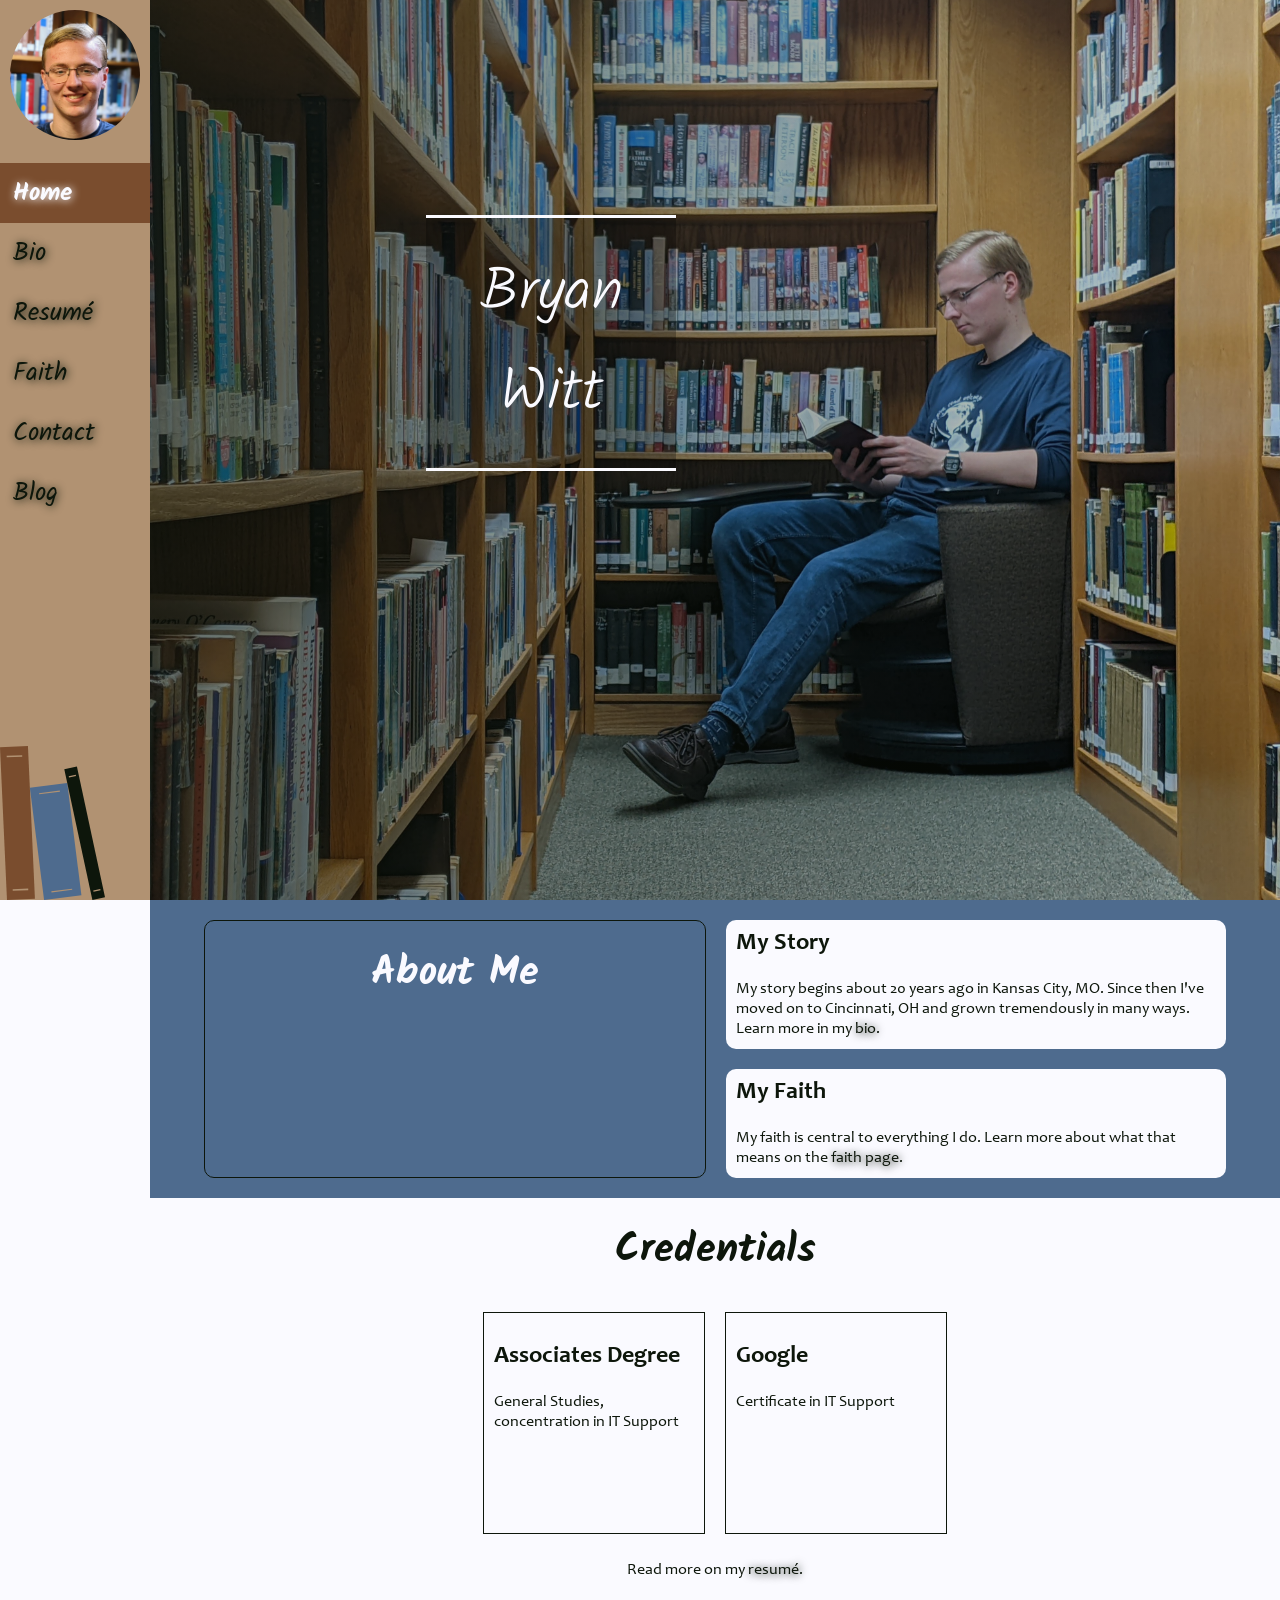
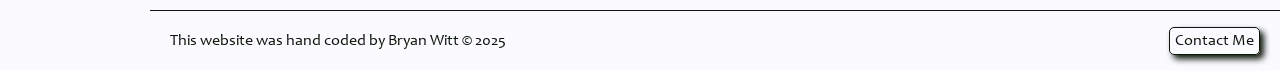
==== index.html @ 0e83d08e "Add files via upload" ====
<!DOCTYPE html>
<html lang="en">

<head>
	<title>Bryan Witt</title>
	<meta charset="utf-8">
	<meta name="author" content="Bryan Witt">
	<meta name="keywords" content="Bryan Witt, programmer, cybersecurity, faith, christianity, books">
	<meta name="description" content="Bryan Witt's personal website home page">
	<link rel="stylesheet" href="style.css">
</head>

<body>
	<nav>
		<img src="profile.png" alt="Bryan Witt">
		<a href="index.html">
			<div id="current-page">Home</div>
		</a>
		<a href="bio.html">
			<div>Bio</div>
		</a>
		<a href="resume.html">
			<div>Resumé</div>
		</a>
		<a href="faith.html">
			<div>Faith</div>
		</a>
		<a href="contact.html">
			<div>Contact</div>
		</a>
		<a href="blog.html">
			<div>Blog</div>
		</a>
	</nav>
	<main>
		<div id="hero">
			<div id="notecard">
				Bryan<br>Witt
			</div>
		</div>
		<section id="about">
			<div class="wrapper">
				<div class="flex-item" id="flex1">
					<h1>About Me</h1>
				</div>
				<div class="flex-item" id="flex2">
					<div class="aboutcontent" id="top">
						<h2>My Story</h2>
						My story begins about 20 years ago in Kansas City, MO.
						Since then I've moved on to Cincinnati, OH and grown tremendously in many ways.
						Learn more in my <a href="bio.html">bio</a>.
					</div>
					<div class="aboutcontent">
						<h2>My Faith</h2>
						My faith is central to everything I do. Learn more about what that means on the <a
							href="faith.html">faith page</a>.
					</div>
				</div>
			</div>
		</section>
		<section id="creds">
			<h1>
				Credentials
			</h1>
			<div class="wrapper">
				<div>
					<h2>Associates Degree</h2>General Studies, concentration in IT Support
				</div>
				<div>
					<h2>Google</h2>Certificate in IT Support
				</div>
			</div>
			<p>Read more on my <a href="resume.html">resumé</a>.</p>
		</section>
		<footer>
			<div>This website was hand coded by Bryan Witt &copy; 2025</div>
			<div><a href="contact.html">Contact Me</a></div>
		</footer>
	</main>
</body>

</html>
---- style.css ----
/* Global Settings */

@font-face {
	font-family: Kalam;
	src: url(Kalam-Regular.ttf);
	font-stretch: 100%;
	font-weight: normal;
}

@font-face {
	font-family: Kalam;
	src: url(Kalam-Bold.ttf);
	font-stretch: 100%;
	font-weight: bold;
}

@font-face {
	font-family: Kalam;
	src: url(Kalam-Light.ttf);
	font-stretch: 100%;
	font-weight: 100;
}

@font-face {
	font-family: Candara;
	src: url(Candara.ttf);
	font-stretch: 100%;
	font-weight: normal;
}

@font-face {
	font-family: Candara;
	src: url(Candara_Bold.ttf);
	font-stretch: 100%;
	font-weight: bold;
}

@font-face {
	font-family: Candara;
	src: url(Candara_Italic.ttf);
	font-stretch: 100%;
	font-weight: normal;
	font-style: italic;
}

@font-face {
	font-family: Candara;
	src: url(Candara_Bold_Italic.ttf);
	font-stretch: 100%;
	font-weight: bold;
	font-style: italic;
}

:root {
	/* Global colors */
	--c-one: #7A4D2E;
	/* "Coffee" brown (dark brown) */
	--c-two: #B19272;
	/* "Lion" (light brown) */
	--c-three: #4E6B8E;
	/* "Lapiz Lazuli" (blue) */
	--light: #FAFAFF;
	/* "Ghost white" */
	--dark: #0D160B;
	/* "Night" */

	/* Global fonts */
	--font: Candara, sans-serif;
	--accent: Kalam, cursive;

	/* Global Numbers */
	--nav-width: 150px;
}

body {
	font-family: var(--font);
	margin: 0;
	padding: 0;
	color: var(--dark);
	background-color: var(--light);
}

header {
	background-color: var(--c-three);
	color: var(--light);
	font-weight: normal;
	font-size: 150%;
}

h1 {
	font-size: 250%;
	font-family: var(--accent);
	text-align: center;
	padding: 20px;
	margin: 0;
}

nav div {
	padding-top: 10px;
	padding-left: 1vw;
	padding-right: 1vw;
	padding-bottom: 10px;
}

nav a {
	width: 100%;
	color: var(--dark);
	background-color: var(--c-two);
}

a {
	text-decoration: none;
	color: inherit;
	text-shadow: 1px 1px 8px;
	transition: all .3s ease-out;
}

nav {
	font-family: var(--accent);
	width: 150px;
	background-color: var(--c-two);
	background-image: url(books.svg);
	background-position: bottom 0px left 0px;
	background-repeat: no-repeat;
	background-size: 70%;
	height: 100vh;
	font-size: 25px;
	position: fixed;
	margin: 0;
	float: right;
	padding: 0;
}

header {
	width: 100%;
	max-height: 230px;
	margin-top: 0;
	font-family: var(--accent);
}

main {
	margin: 0 0 0 150px;
	padding: 0;
	width: calc(100% - 150px);
	color: var(--dark);
	background-color: var(--light);
}

p {
	padding: 10px;
	padding-top: 0;
}

#current-page {
	background-color: var(--c-one);
	font-weight: bold;
	color: var(--light);
}

nav img {
	aspect-ratio: 1;
	width: 130px;
	margin: 10px;
	border-radius: 100%;
}

nav a :hover {
	background-color: var(--c-one);
	color: var(--light);
}

.articlewrapper {
	max-width: 700px;
	margin: auto;
	margin-top: 20px;
	margin-bottom: 20px;
	border: 1px solid var(--c-two);
}

.articleheader {
	padding: 20px;
	margin: 0;
	background-color: var(--c-two);
}

.articleheader h2 {
	margin-top: 0;
}

.articlewrapper p {
	padding: 0 20px 0 20px;
}

/* Home */
#hero {
	background-image:
		linear-gradient(to right, rgba(13, 22, 11, 0.6), rgba(13, 22, 11, 0.2)),
		/* Doesn't automatically change with theme colors */
		url(hero.jpg);
	background-size: 100%, cover;
	background-attachment: scroll, fixed;
	background-repeat: no-repeat, no-repeat;
	background-position: left center, 70% 30%;
	height: 100vh;
}

#notecard {
	width: 200px;
	height: 200px;
	padding: 25px;
	line-height: 100px;
	font-size: 60px;
	font-family: var(--accent);
	font-weight: 100;
	text-align: center;
	position: absolute;
	top: 40%;
	left: 33.3%;
	transform: translate(0, -145px);
	color: var(--light);
	border-top: 3px solid var(--light);
	border-bottom: 3px solid var(--light);
	background-color: hsla(0, 0%, 0%, 0.281);
}

#about {
	background-color: var(--c-three);
	color: var(--light);
	padding: 20px;
}

.wrapper {
	display: flex;
	flex-flow: row wrap;
	justify-content: center;
	align-items: stretch;
	gap: 20px;
}

.flex-item {
	max-width: 500px;
	min-width: 350px;
	flex-grow: 2;
}

#flex1 {
	border: 1px solid var(--dark);
	border-radius: 10px;
	flex-grow: 1;
}

#about h1 {
	text-align: center;
	color: inherit;
	background: inherit;
}

.aboutcontent {
	background-color: var(--light);
	color: var(--dark);
	border-radius: 10px;
	padding: 10px;
	margin-top: 20px;
}

#top {
	margin-top: 0;
}

.aboutcontent h2 {
	margin: 0 0 20px 0;
}

#creds .wrapper {
	justify-content: center;
	padding: 10px;
}

#creds .wrapper div {
	width: 200px;
	height: 200px;
	padding: 10px;
	border: 1px solid var(--dark);
}

#creds p {
	text-align: center;
}

footer a {
	border: 1px solid var(--dark);
	border-radius: 5px;
	text-shadow: none;
	padding: 5px;
	box-shadow: 4px 4px 6px var(--dark);
}

footer a:hover {
	background-color: var(--c-two);
}

footer a:active {
	box-shadow: 2px 2px 3px var(--dark);
}

/* Faith */
#core {
	background-image: url(core.jpg);
	background-position: center;
	background-size: cover;
	height: 500px;
	display: flex;
	flex-flow: row nowrap;
	justify-content: center;
}

table {
	width: 80%;
	border-collapse: collapse;
	margin: auto;
}

th,
td {
	border: 1px solid var(--dark);
	padding: 8px;
	text-align: left;
}

th {
	background-color: var(--c-three);
	color: var(--light);
}

#video {
	display: flex;
	flex-flow: row wrap;
	justify-content: center;
	align-items: stretch;
	padding: 20px;
	margin: 20px;
	gap: 20px;
}

#video div {
	border: 1px solid var(--dark);
	border-radius: 10px;
}

#video iframe {
	aspect-ratio: 1.7777777778;
	width: 750px;
	border-radius: 10px;
	margin: 10px;
	max-width: calc(100vh - 190px);
}

#video2 {
	aspect-ratio: 1.3333333333;
}

footer {
	border-top: 1px solid var(--dark);
	display: flex;
	flex-flow: row nowrap;
	padding: 20px;
	justify-content: space-between;
	margin-top: 20px;
}

/* Contact */
form {
	width: 400px;
	margin: auto;
	margin-top: 20px;
}

label {
	float: left;
	clear: left;
	display: block;
	width: 100px;
	padding-right: 10px;
	margin-top: 10px;
	text-align: right;
}

input[type="text"],
input[type="email"],
input[type="tel"] {
	display: block;
	margin-top: 10px;
}

input[type="submit"],
input[type="reset"] {
	box-shadow: 3px 3px 8px var(--dark);
}

#buttons {
	margin-top: 10px;
	text-align: center;
}

legend {
	font-family: var(--accent);
	font-size: 130%;
}

textarea {
	display: block;
	margin: auto;
	margin-top: 10px;
}

#required {
	font-size: 75%;
	font-style: italic;
	text-align: right;
	margin-top: -0.75em;
}

/* Blog */
article {
	width: 80%;
	margin: auto;
}

#article p {
	margin: 0 0 15px 0;
	padding: 0;
}

/* Resumé */
#resume {
	width: 100%;
	height: 700px;
	max-height: 100%;
}

/* Bio */
#story {
	background-image:
		linear-gradient(to bottom, rgba(0, 0, 0, 0.2) 0%, rgba(0, 0, 0, 0.2) 85%, rgb(250, 250, 255) 100%),
		url(skyline2.jpg);
	background-size: 100%, auto 100%;
	background-repeat: no-repeat, no-repeat;
	background-position: bottom, bottom;
	height: 60vw;
}
#storyheader {
	background-color: rgb(0, 0, 0, 0);
	color: var(--light);
	text-shadow: 0 0 10px black;
	font-size: 2.6em;
}
#interests {
	display: flex;
	flex-flow: row wrap;
	justify-content: center;
	align-items: stretch;
	gap: 20px;
}
#interests div {
	border: 1px solid var(--dark);
	padding: 10px;
	border-radius: 10px;
	max-width: 400px;
}
#interests div h3 {
	margin-top: 0;
	text-align: center;
}
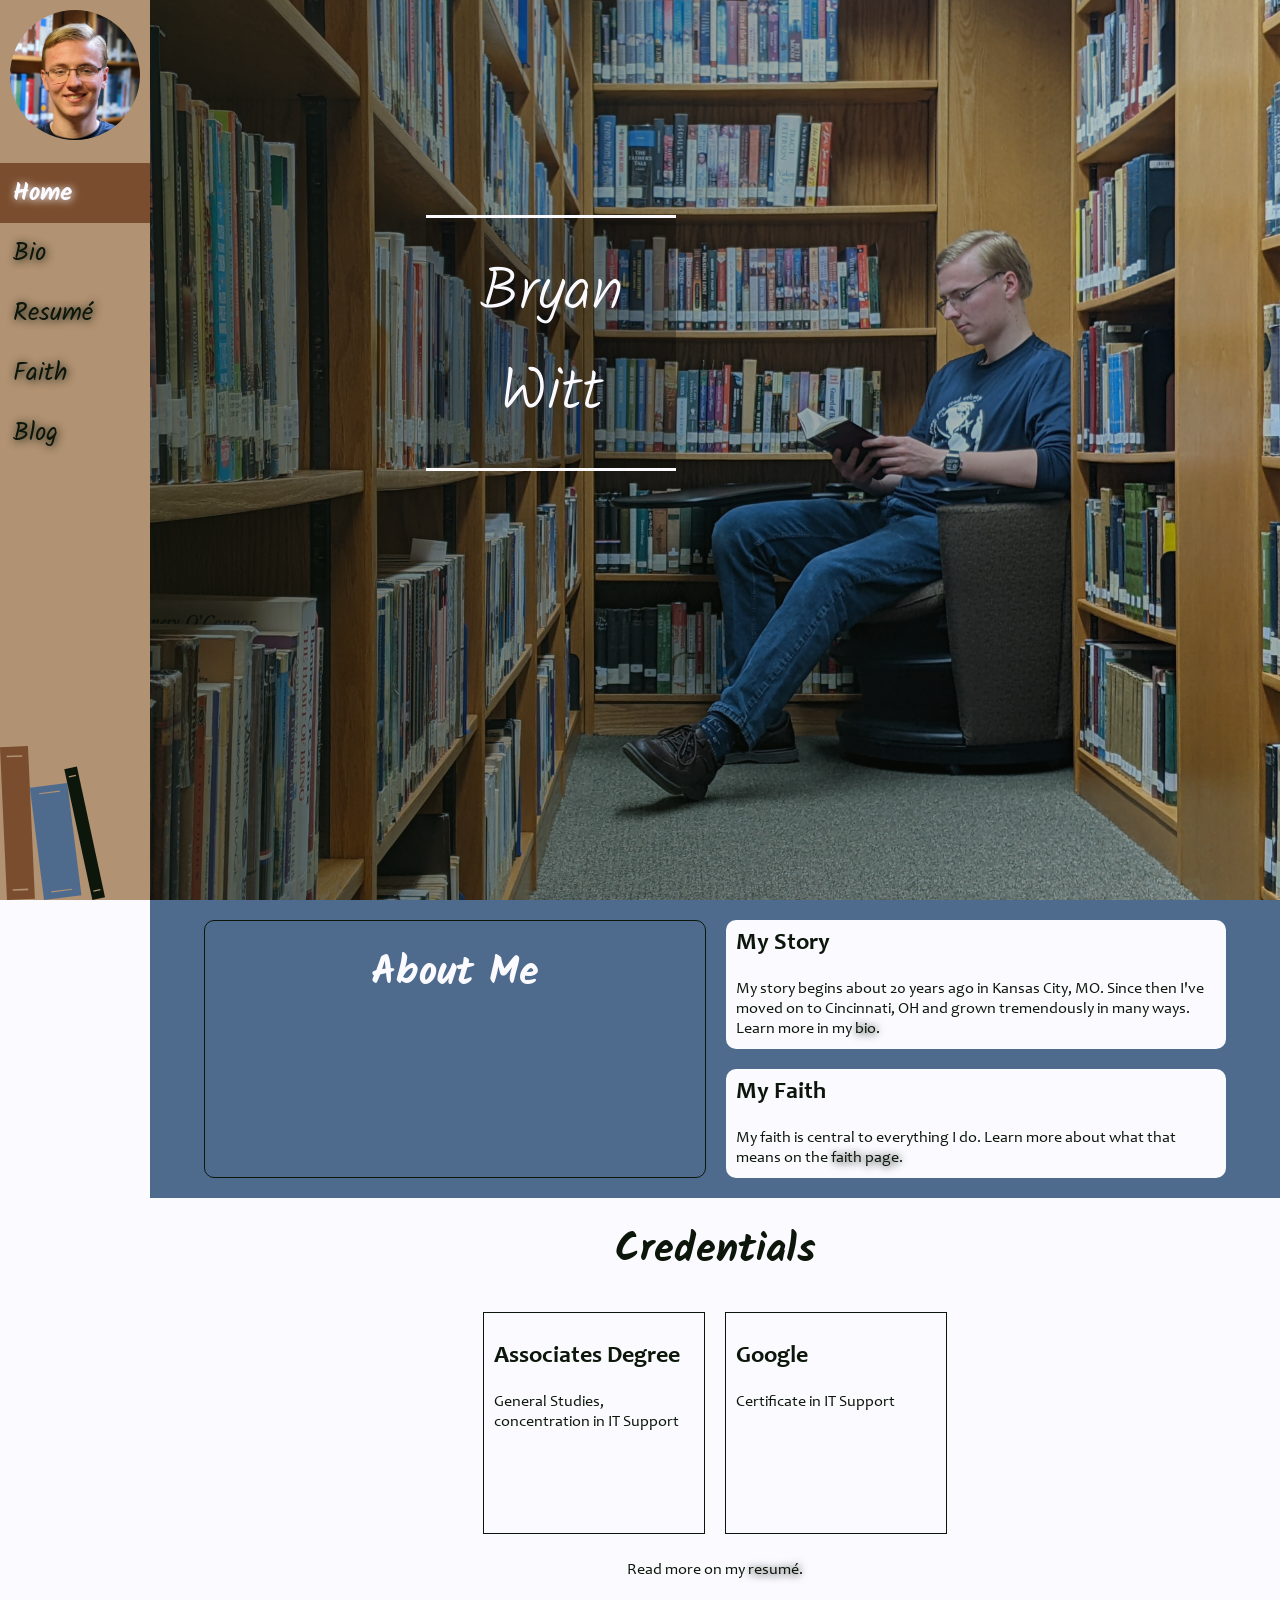
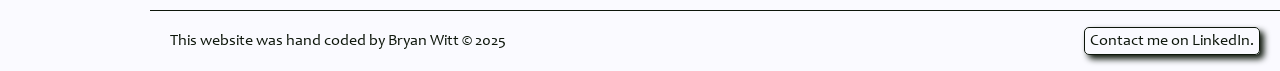
==== commit a49eddf6: "Update index.html Update contact info > https://www.linkedin.com/in/bryan-witt/" ====
--- a/index.html
+++ b/index.html
@@ -24,9 +24,6 @@
 		</a>
 		<a href="faith.html">
 			<div>Faith</div>
-		</a>
-		<a href="contact.html">
-			<div>Contact</div>
 		</a>
 		<a href="blog.html">
 			<div>Blog</div>
@@ -74,9 +71,9 @@
 		</section>
 		<footer>
 			<div>This website was hand coded by Bryan Witt &copy; 2025</div>
-			<div><a href="contact.html">Contact Me</a></div>
+			<div><a href="https://www.linkedin.com/in/bryan-witt/">Contact me on LinkedIn.</a></div>
 		</footer>
 	</main>
 </body>
 
-</html>+</html>
